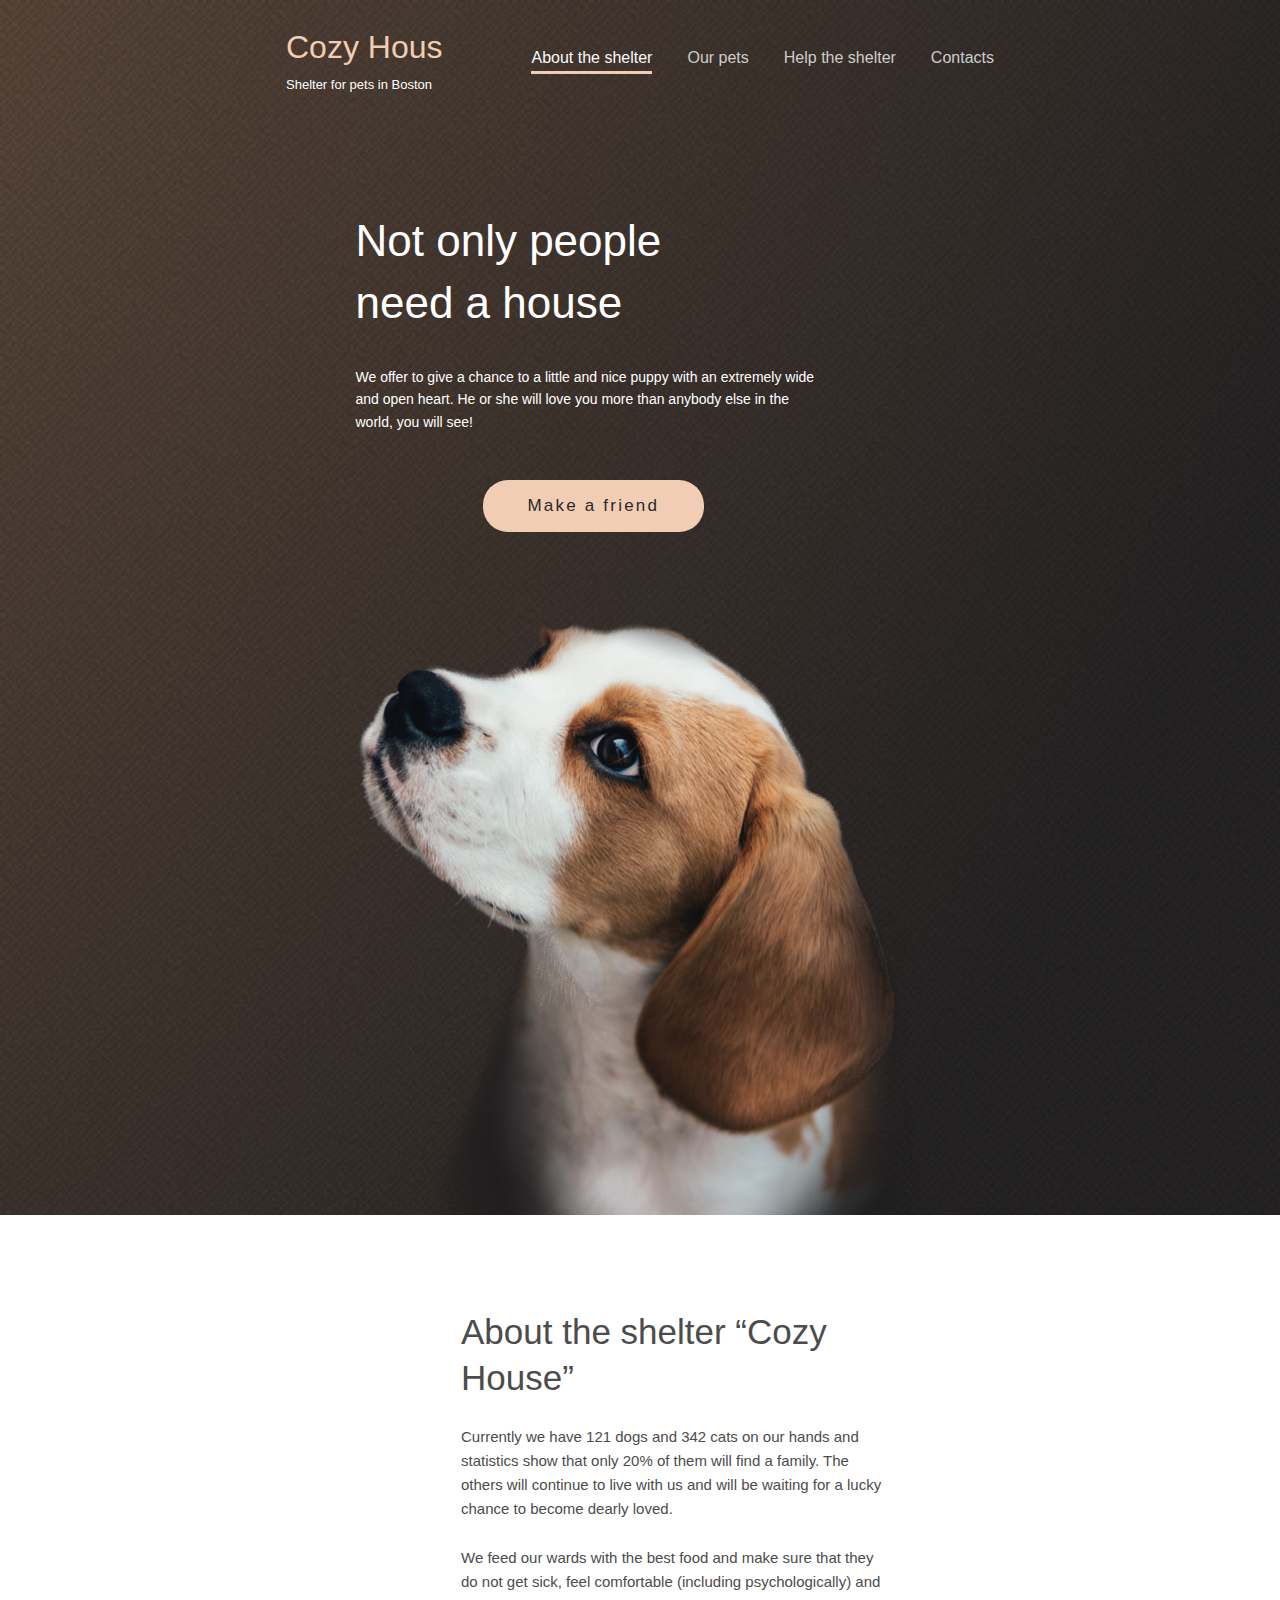
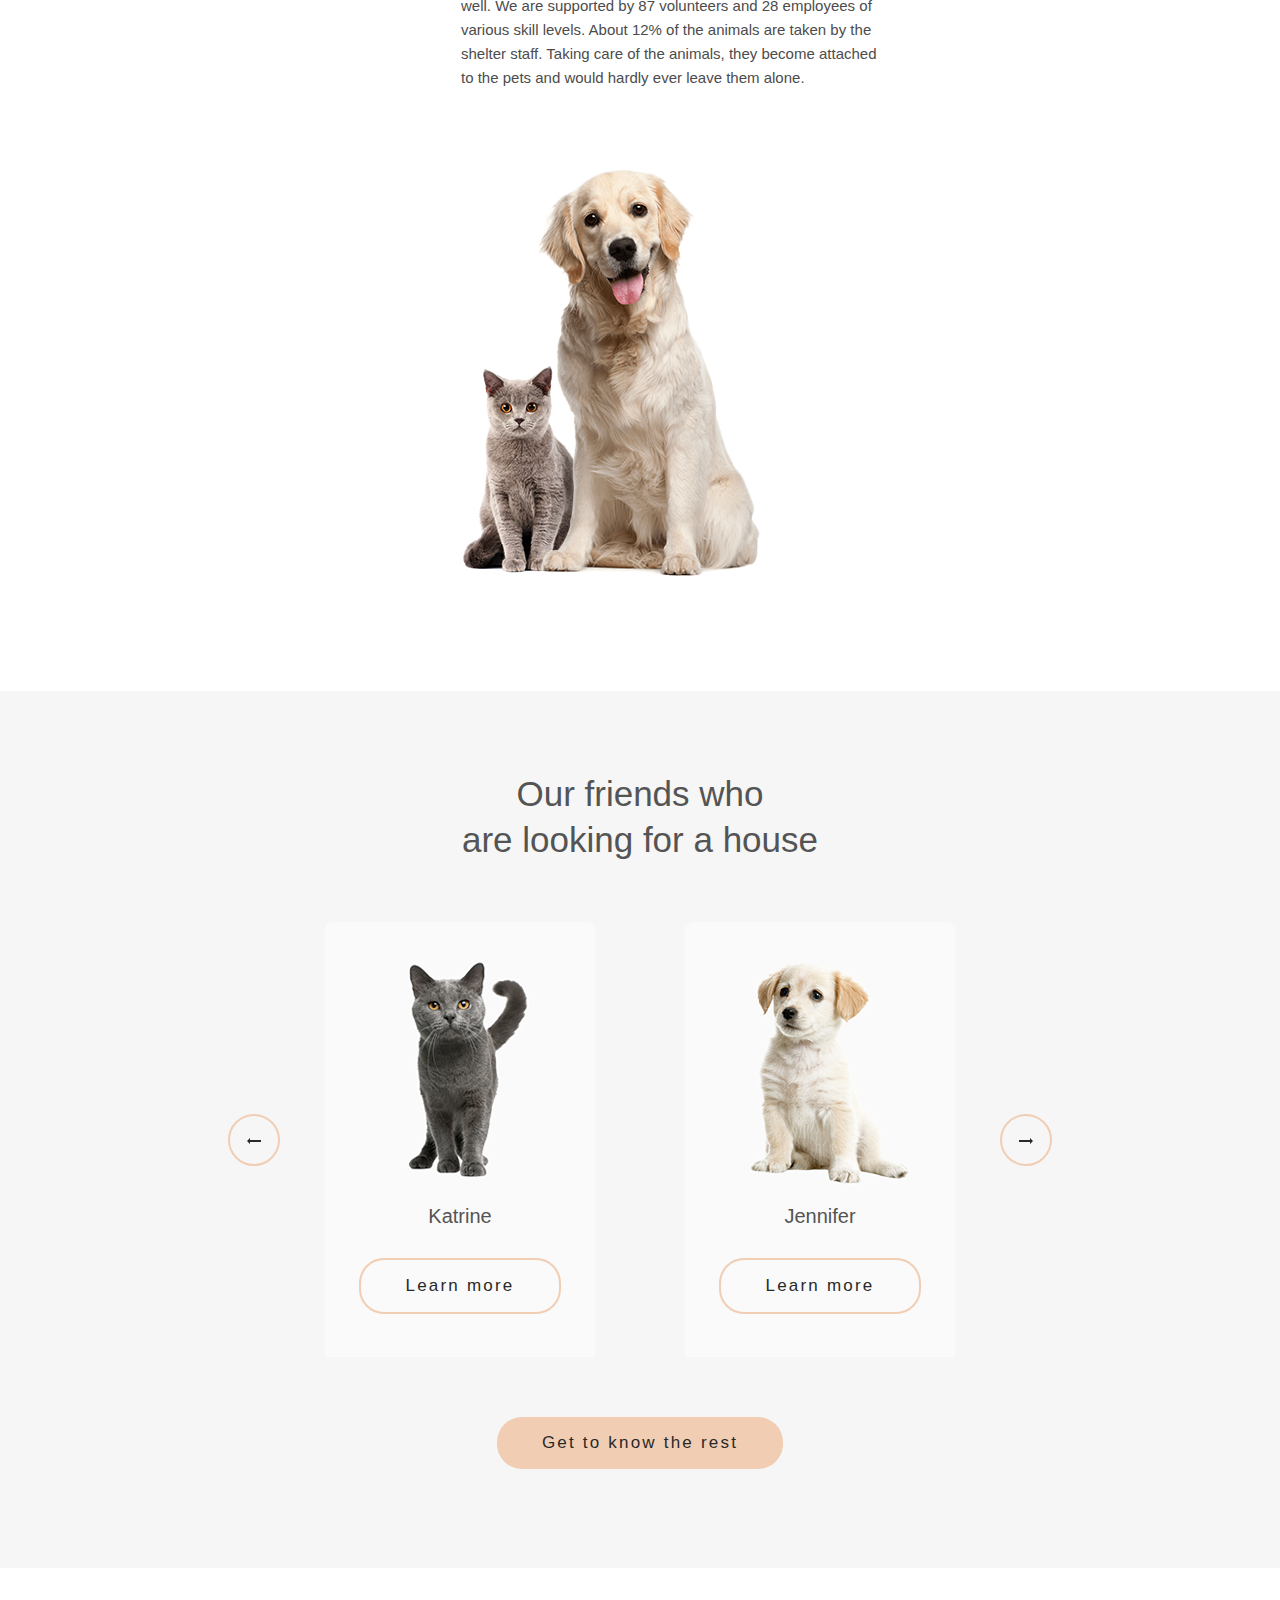
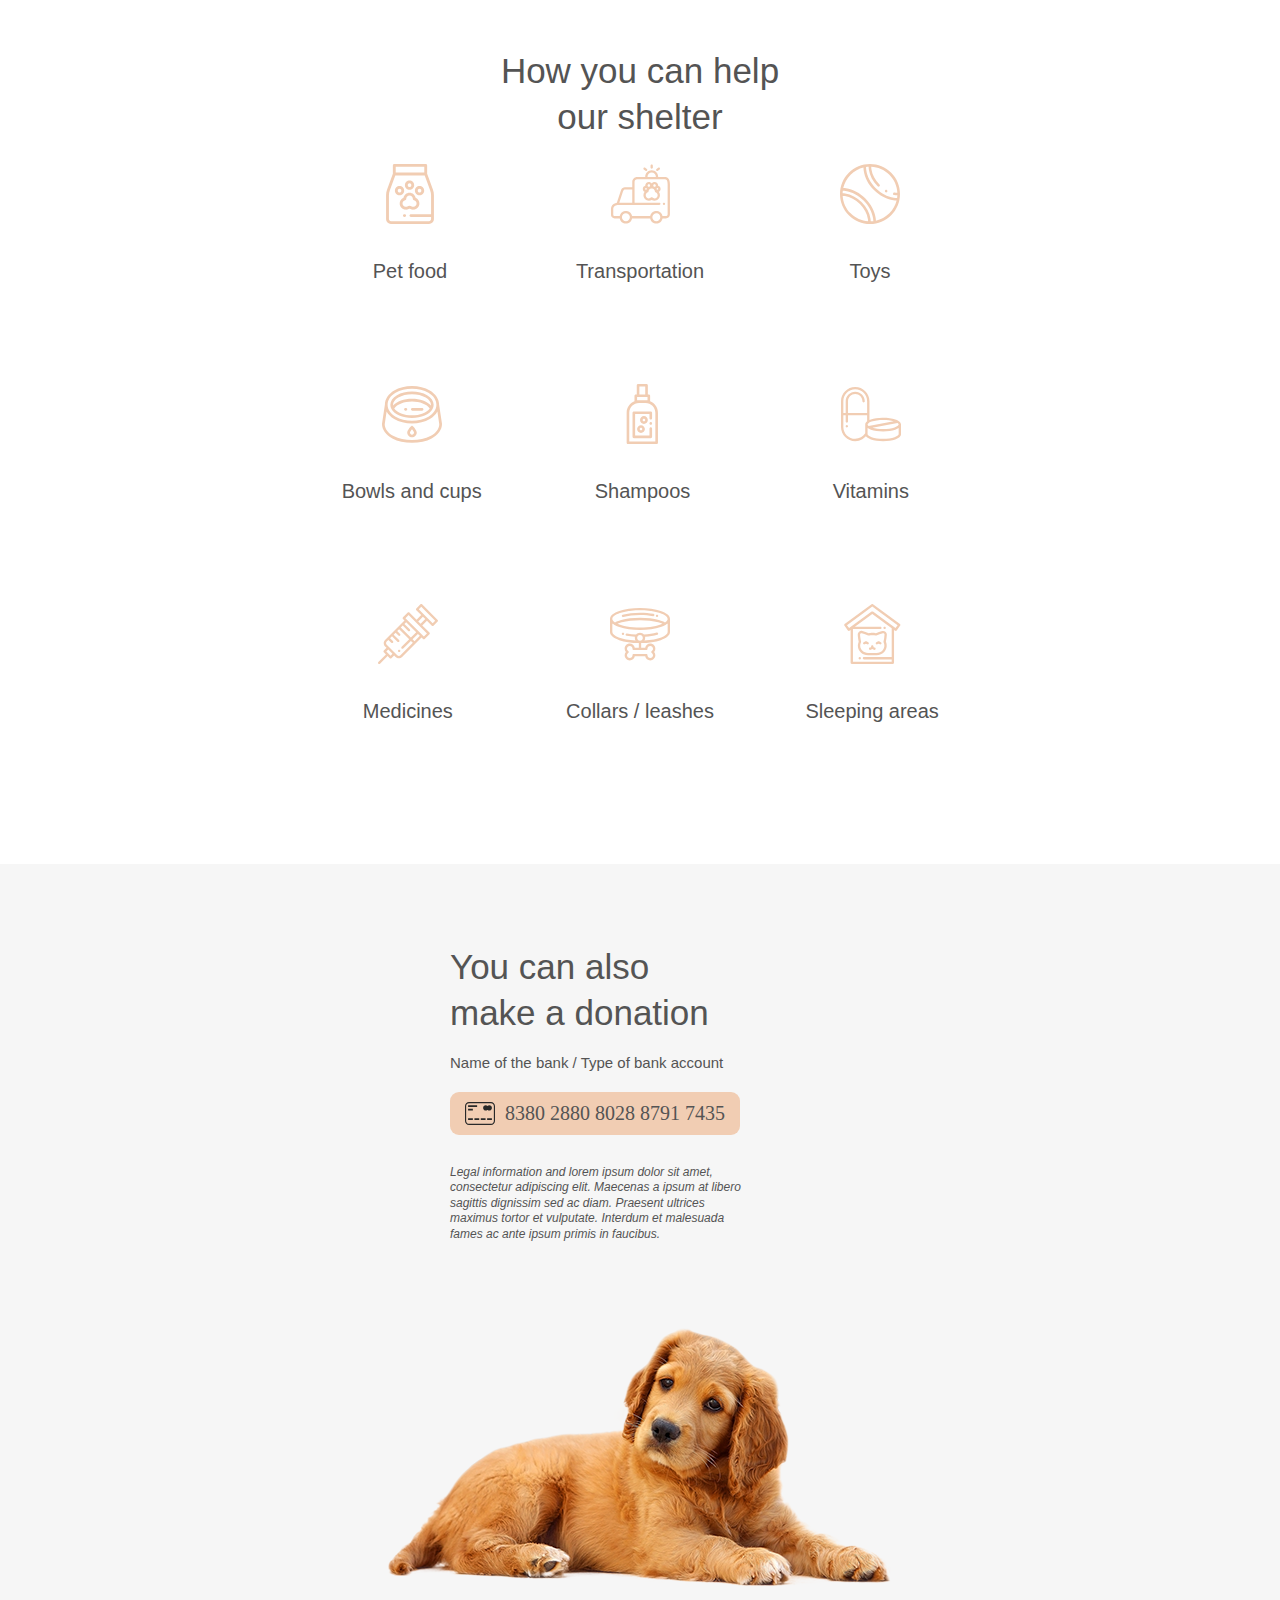
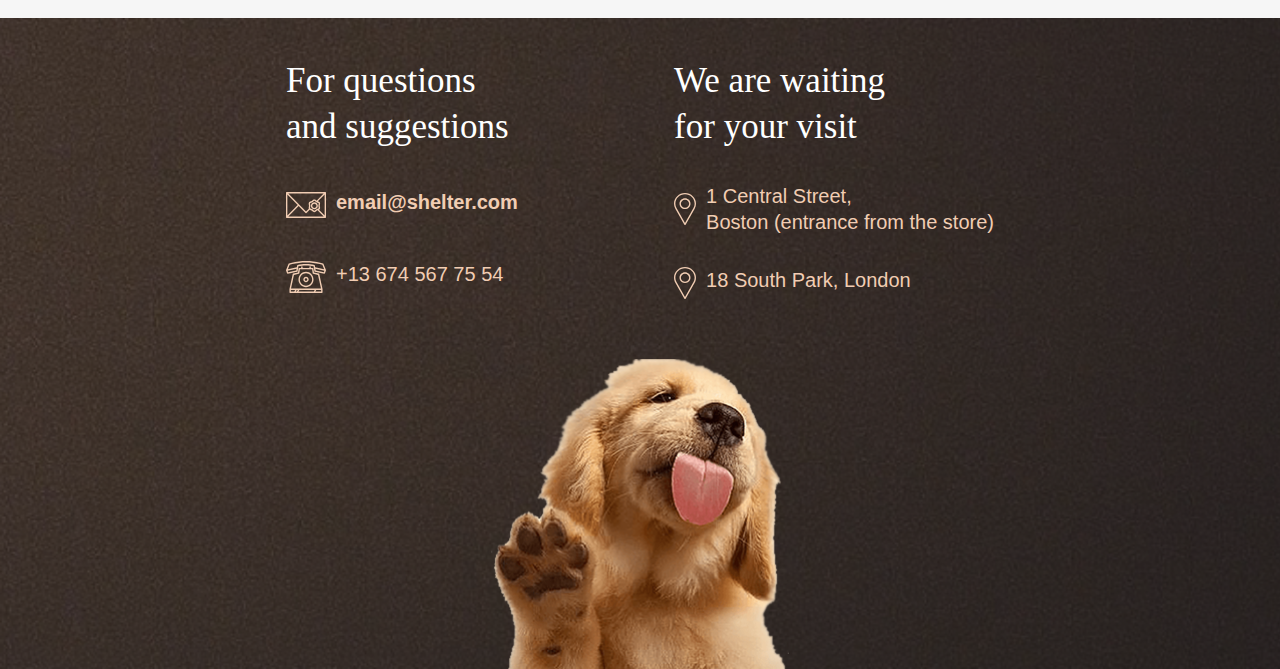
==== pages/main/index.html @ 7f10a40a "first commit" ====
<!DOCTYPE html>
<html lang="en">
<head>
   <meta charset="UTF-8">
   <meta http-equiv="X-UA-Compatible" content="IE=edge">
   <meta name="viewport" content="width=device-width, initial-scale=1.0">
   <link rel="stylesheet" href="./css/style.css">
   <script src="./script.js" defer></script>
   <title>SHELTER</title>
</head>
<body>
   <div class="site-container">
   <header class="header">
      <div class="container header__container">
         <div class="logo header__logo">
            <a href="#start">
               <h1 class="logo__title">Cozy Hous</h1>
            <p class="logo__subtitle">Shelter for pets in Boston</p>
            </a>
         </div>
         <nav class="header__nav">
            <ul class="nav__list">
               <li class="nav__link"><a href="#start" class="link__text link__active">About the shelter</a></li>
               <li class="nav__link"><a href="../pets/ourPets.html" class="link__text" target="_blank">Our pets</a></li>
               <li class="nav__link"><a href="#help" class="link__text">Help the shelter</a></li>
               <li class="nav__link"><a href="#footer" class="link__text">Contacts</a></li>
            </ul>
         </nav>
      </div>
   </header>
   <section class="start" id="start">
    <div class="container start__content">
       <div class="content">
          <h2 class="start__title">Not only people need a house</h2>
          <p class="starts__subtitle">We offer to give a chance to a little and nice puppy with an extremely wide and open heart. 
             He or she will love you more than anybody else in the world, you will see!</p>
          <a href="#pets" class="btn-reset start__button btn link">Make a friend</a>
       </div>
       <div class="start__image"></div>
    </div>
   </section>
   <section class="about">
    <div class="container about__container">
      <div class="about__image"></div>
      <div class="about__content">
      <h3 class="about__title">About the shelter “Cozy House”</h3>
      <p class="about__text">Currently we have 121 dogs and 342 cats on our hands and statistics show that only 20% of them will find a family. 
         The others will continue to live with us and will be waiting for a lucky chance to become dearly loved.</p>
      <p class="about__text">We feed our wards with the best food and make sure that they do not get sick, feel comfortable (including psychologically) and well. We are supported by 87 volunteers and 28 employees of various skill levels. About 12% of the animals are taken by the shelter staff. 
         Taking care of the animals, they become attached to the pets and would hardly ever leave them alone.</p>
      </div>
    </div>
   </section>
   <section class="pets" id="pets">
      <div class="container pets_container">
       <h3 class="pets__title">Our friends who
         are looking for a house</h3>
         <div class="slider">
            <button class="btn-reset slider__button link arrowleft">
               <img src="../../assets/icons/ArrowLeft.svg" alt="">
            </button>
           <ul class="clider__list">
            <li class="slider-card link">
               <img src="../../assets/images/pets-katrine.png" alt="pets-katrine">
             
               <div class="button-section">
                  <h3 class="slider-card__title">Katrine</h3>
                  <button class="btn-reset slider__button btn link">Learn more</button>
               </div>
            </li>
            <li class="slider-card link">
               <img src="../../assets/images/pets-jennifer.png" alt="pets-jennifer">
              
               <div class="button-section">
                  <h3 class="slider-card__title">Jennifer</h3>
                  <button class="btn-reset slider__button btn link">Learn more</button>
               </div>
            </li>
            <li class="slider-card link">
               <img src="../../assets/images/pets-woody.png" alt="pets-woody">
               <div class="button-section">
                  <h3 class="slider-card__title">Woody</h3>
                  <button class="btn-reset slider__button btn link">Learn more</button>
               </div>
            </li>
           </ul>
              
            <button class="btn-reset slider__button link arrowright">
               <img src="../../assets/icons/ArrowRight.svg" alt="">
            </button>
         </div>
         <a href="../pets/ourPets.html" class="btn-reset slider__button-bgc btn link">Get to know the rest</a>
      </div>
   </section>
   <section class="help" id="help">
      <div class="help-container container">
         <h3 class="help-content__title title">How you can help
            our shelter</h3>
            <ul class="help-list">
               <li class="help-list__item">
                  <img class="list-item__image" src="../../assets/icons/icon-pet-food.svg" alt="">
                  <h4 class="list-item__title">Pet food</h4>
               </li>
               <li class="help-list__item">
                  <img class="list-item__image" src="../../assets/icons/icon-transportation.svg" alt="">
                  <h4 class="list-item__title">Transportation</h4>
               </li>
               <li class="help-list__item">
                  <img  class="list-item__image" src="../../assets/icons/icon-toys.svg" alt="">
                  <h4 class="list-item__title">Toys</h4>
               </li>
               <li class="help-list__item">
                  <img class="list-item__image" src="../../assets/icons/icon-bowls-and-cups.svg" alt="">
                  <h4 class="list-item__title">Bowls and cups</h4>
               </li>
               <li class="help-list__item">
                  <img class="list-item__image" src="../../assets/icons/icon-shampoos.svg" alt="">
                  <h4 class="list-item__title">Shampoos</h4>
               </li>
               <li class="help-list__item">
                  <img class="list-item__image" src="../../assets/icons/icon-vitamins.svg" alt="">
                  <h4 class="list-item__title">Vitamins</h4>
               </li>
               <li class="help-list__item">
                  <img class="list-item__image" src="../../assets/icons/icon-medicines.svg" alt="">
                  <h4 class="list-item__title">Medicines</h4>
               </li>
               <li class="help-list__item">
                  <img class="list-item__image" src="../../assets/icons/icon-collars-leashes.svg" alt="">
                  <h4 class="list-item__title">Collars / leashes</h4>
               </li>
               <li class="help-list__item">
                  <img class="list-item__image" src="../../assets/icons/icon-sleeping-area.svg" alt="">
                  <h4 class="list-item__title">Sleeping areas</h4>
               </li>
            </ul> 
      </div>
   </section>
   <section class="donation">
      <div class="donation__container container">
         <img class="donation__image" src="../../assets/images/donation-dog.png">
         <div class="donation-content">
            <h3 class="content__title title">You can also
                make a donation</h3>
                <h5 class="content__subtitle">Name of the bank / Type of bank account</h5>
                <a href="#" class="credit-card"> 
                   <img class="credit-card__image" src="../../assets/icons/credit-card.svg" alt="">8380 2880 8028 8791 7435</a>
                   <p class="credit-card__text">Legal information and lorem ipsum dolor sit amet, consectetur adipiscing elit. Maecenas a ipsum at libero sagittis dignissim sed ac diam. Praesent ultrices maximus tortor et vulputate. 
                      Interdum et malesuada fames ac ante ipsum primis in faucibus.</p>
         </div>
      </div>
   </section>
   <footer class="footer" id="footer">
      <div class="footer__container container">
         <div class="contacts">
            <h3 class="footer-contacts__title">For questions
                and suggestions</h3>
                <a href=" mailto:mail@example.com" class="contacts-email__email"><img src="../../assets/icons/icon-email.svg" alt="tel" class="contacts-email__image"><h4>email@shelter.com</h4></a>
                <a href="tel:+13 674 567 75 54" class="contacts-tel__tel"><img src="../../assets/icons/icon-phone.svg" alt="" class="contacts-tel__image"> +13 674 567 75 54</a>
         </div>
         <div class="locations">
            <h3 class="contacts-location__title">We are waiting
                for your visit</h3>
                <a href="https://www.google.co.uk/maps/place/%D0%91%D0%BE%D1%81%D1%82%D0%BE%D0%BD,+%D0%92%D0%B5%D0%BB%D0%B8%D0%BA%D0%BE%D0%B1%D1%80%D0%B8%D1%82%D0%B0%D0%BD%D0%B8%D1%8F/@52.9783775,-0.0565171,13z/data=!3m1!4b1!4m5!3m4!1s0x47d7c2c53856f733:0x8406d541f1a0910c!8m2!3d52.979036!4d-0.0264359"
                 class="contacts-location__location" target="_blank"><img src="../../assets/icons/icon-marker.svg" alt="" class="">1 Central Street, 
                 Boston (entrance from the store)</a>
                <a href="https://www.google.co.uk/maps/place/%D0%9B%D0%BE%D0%BD%D0%B4%D0%BE%D0%BD,+%D0%92%D0%B5%D0%BB%D0%B8%D0%BA%D0%BE%D0%B1%D1%80%D0%B8%D1%82%D0%B0%D0%BD%D0%B8%D1%8F/@51.5283063,-0.3824794,10z/data=!3m1!4b1!4m5!3m4!1s0x47d8a00baf21de75:0x52963a5addd52a99!8m2!3d51.507033!4d-0.1263428" 
                class="contacts-location__location" target="_blank"><img src="../../assets/icons/icon-marker.svg" alt="" class=""> 18 South Park, London </a>
         </div>
         <img src="../../assets/images/footer-puppy.png" alt="" class="footer__image">
      </div>
   </footer>
   </div>  
</body>
</html>
---- pages/main/css/style.css ----
@import "./_normalize.css";
@import "./_global.css";
@import "./_overall.css";


@import "./components/_header.css";
@import "./components/_start.css";
@import "./components/_about.css";
@import "./components/_pets.css";
@import "./components/_help.css";
@import "./components/_donation.css";
@import "./components/_footer.css";
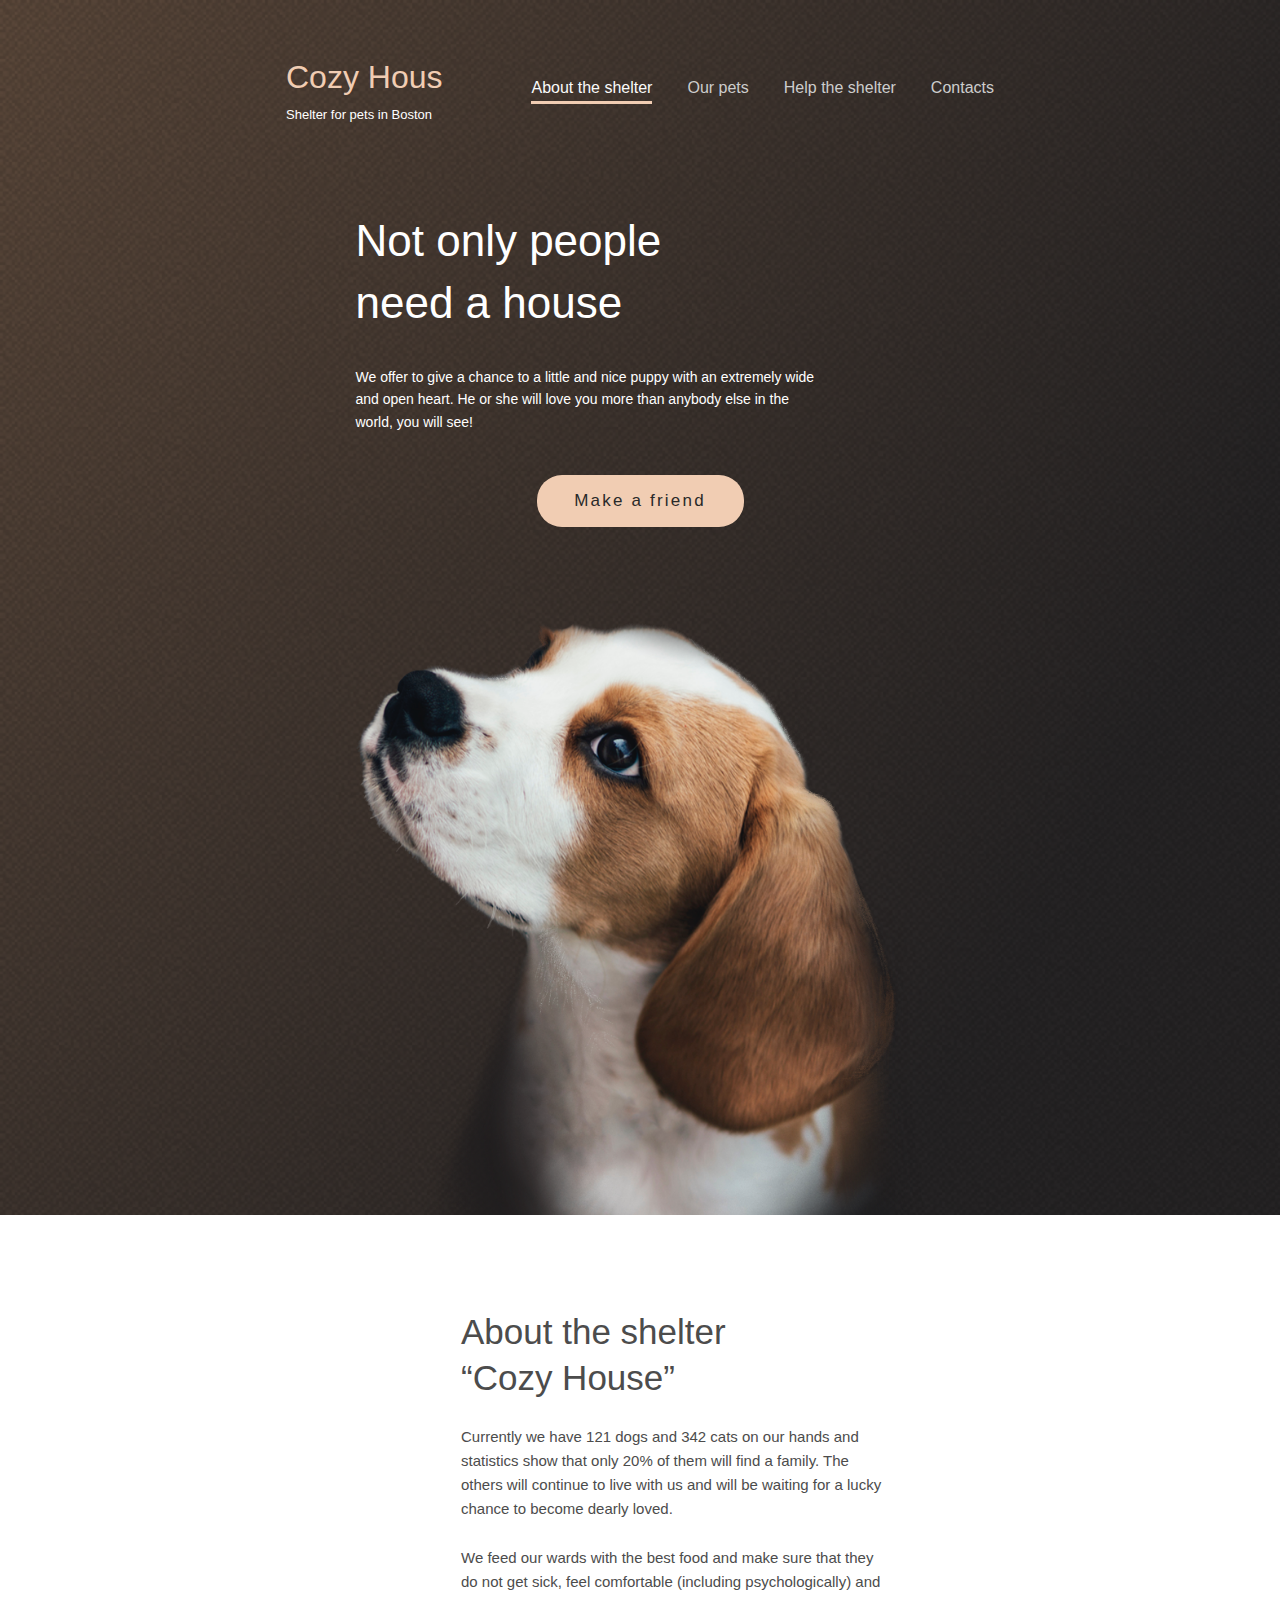
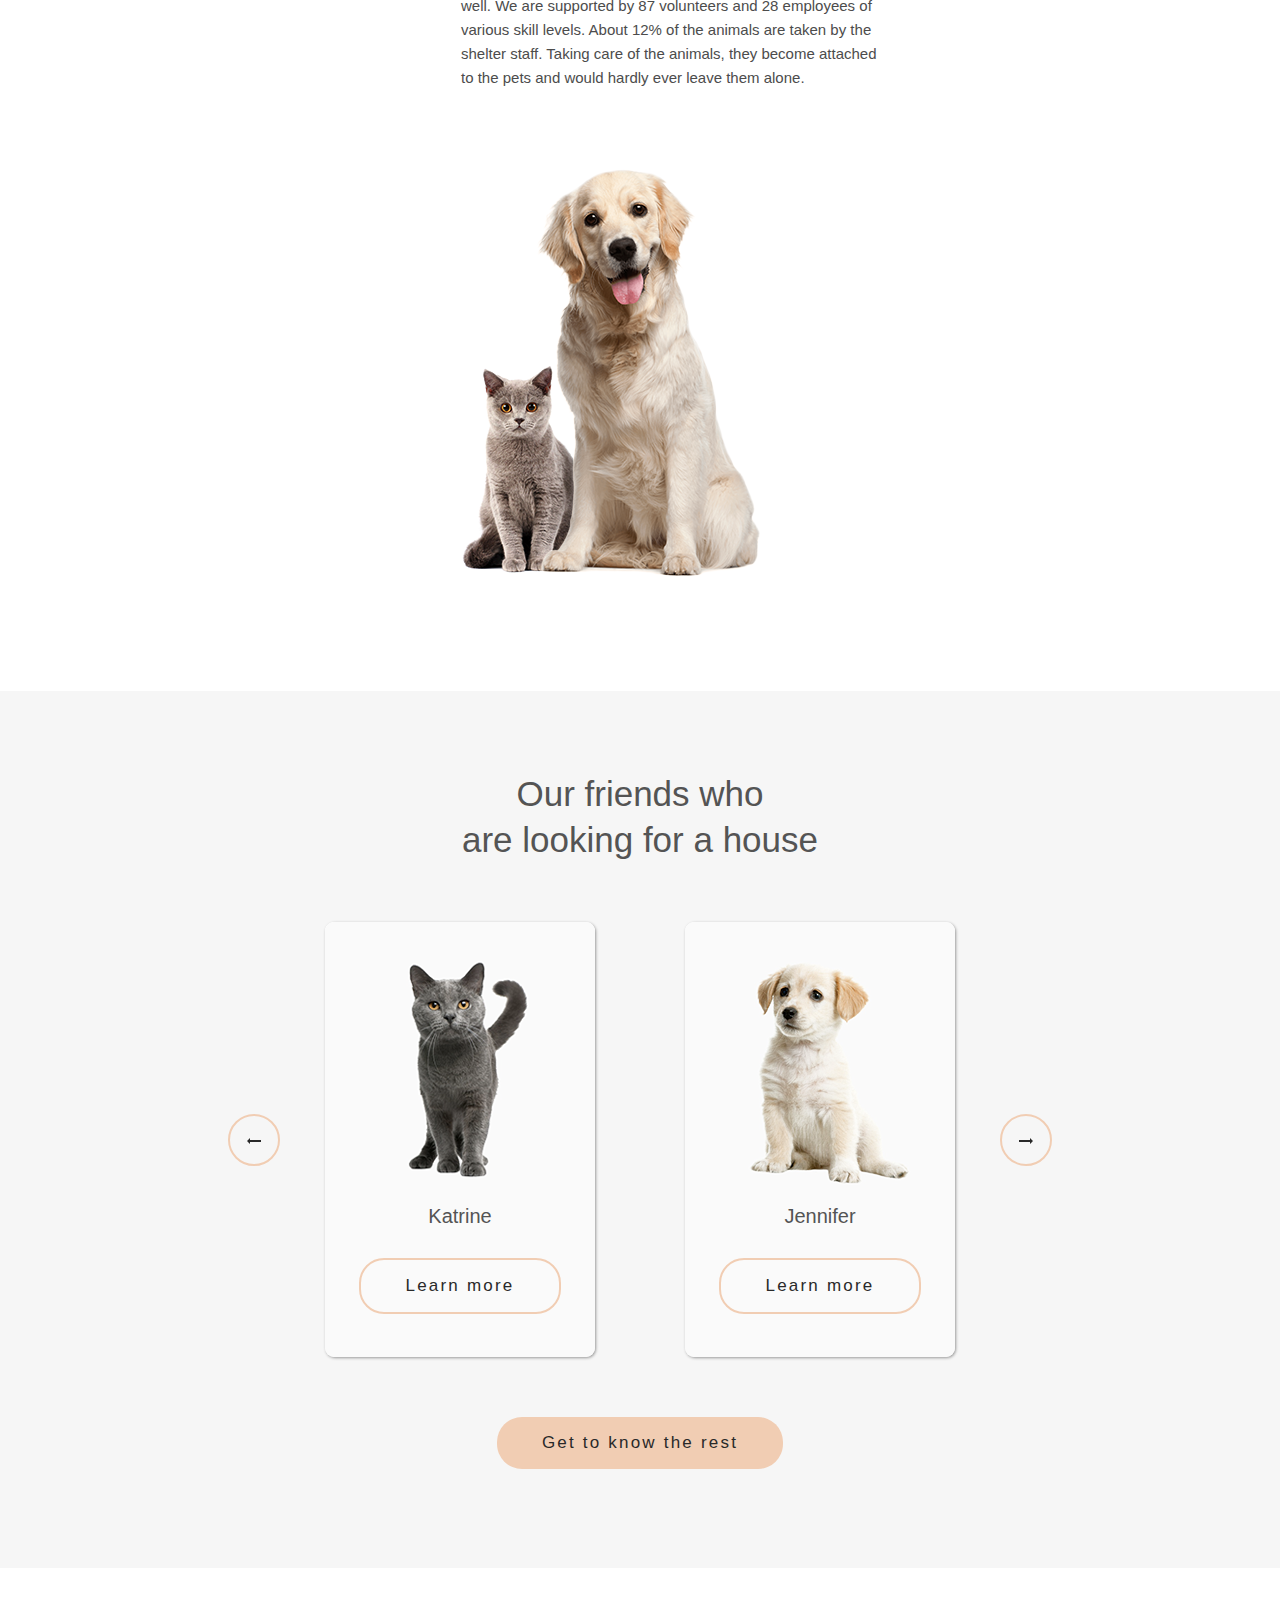
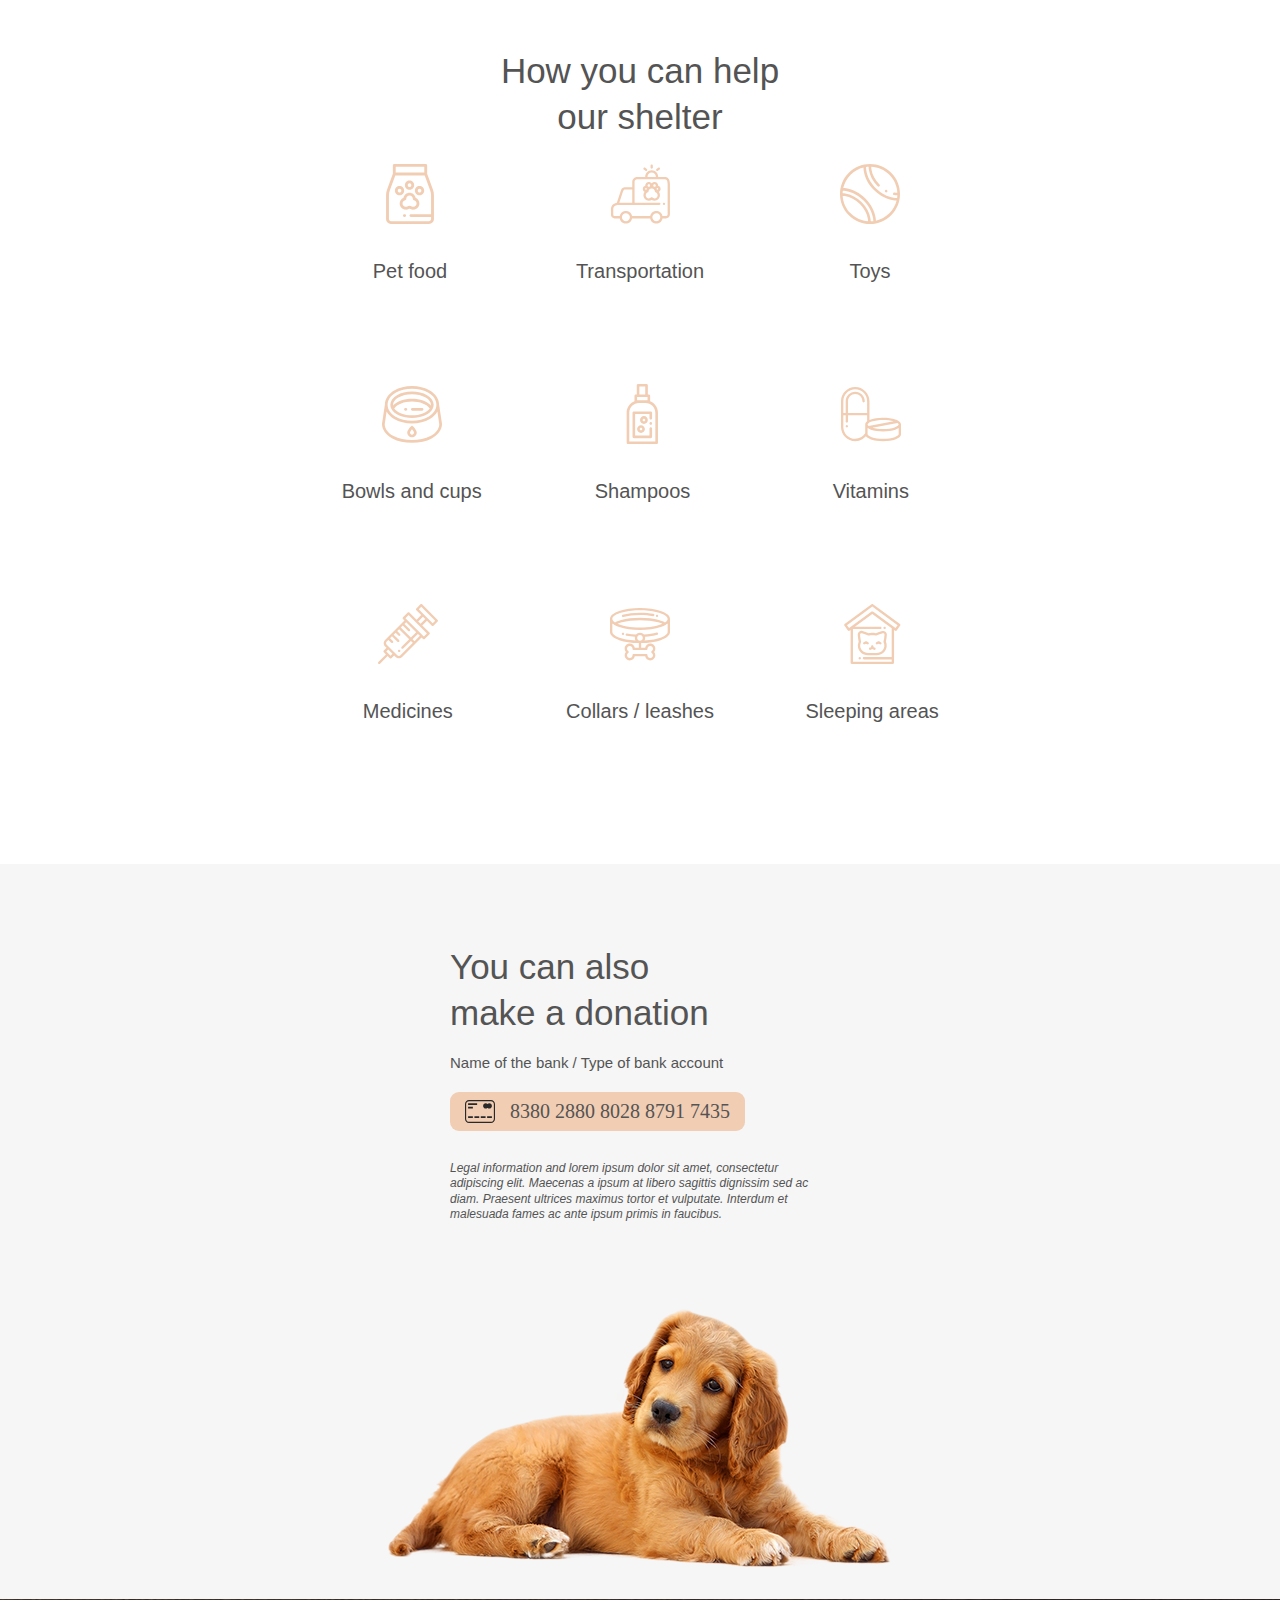
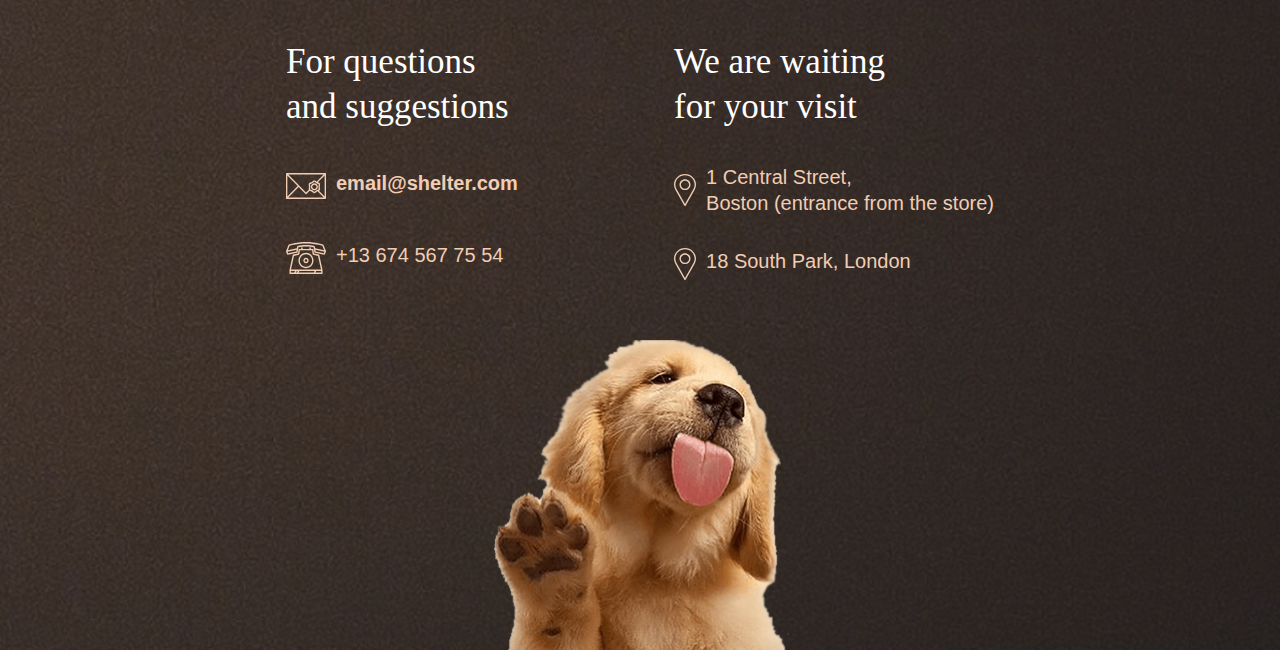
==== commit edf9b8a1: "first commit" ====
--- a/pages/main/index.html
+++ b/pages/main/index.html
@@ -12,27 +12,53 @@
    <div class="site-container">
    <header class="header">
       <div class="container header__container">
+         <div class="mobile-menu__container">
          <div class="logo header__logo">
             <a href="#start">
                <h1 class="logo__title">Cozy Hous</h1>
             <p class="logo__subtitle">Shelter for pets in Boston</p>
             </a>
          </div>
+         <input type="checkbox" class="burger-checkbox"/>
+         <button class="header__burger burger btn-reset" aria-label="oupen menu">
+            <span class="burger__line"></span>
+            <span class="burger__line"></span>
+            <span class="burger__line"></span>
+         </button>
+     
          <nav class="header__nav">
+           <div class="mobile-menu__hidden">
+               <!-- <div class="logo header__logo logo-mobile">
+            <a href="#start">
+               <h1 class="logo__title">Cozy Hous</h1>
+            <p class="logo__subtitle">Shelter for pets in Boston</p>
+            </a>
+         </div> -->
+         <!-- <input type="checkbox" class="burger-checkbox-mobile" checked />
+         <button class="header__burger burger btn-reset burger__mobile" aria-label="oupen menu">
+            <span class="burger__line"></span>
+            <span class="burger__line"></span>
+            <span class="burger__line"></span>
+         </button> -->
+      </div>
             <ul class="nav__list">
-               <li class="nav__link"><a href="#start" class="link__text link__active">About the shelter</a></li>
-               <li class="nav__link"><a href="../pets/ourPets.html" class="link__text" target="_blank">Our pets</a></li>
+               <li class="nav__link"><a href="../main/index.html" class="link__text link__active">About the shelter</a></li>
+               <li class="nav__link"><a href="../pets/ourPets.html" class="link__text">Our pets</a></li>
                <li class="nav__link"><a href="#help" class="link__text">Help the shelter</a></li>
-               <li class="nav__link"><a href="#footer" class="link__text">Contacts</a></li>
+               <li class="nav__link"><a href="#contacts" class="link__text">Contacts</a></li>
             </ul>
          </nav>
       </div>
+      </div>
    </header>
    <section class="start" id="start">
+      <div class="start__overlay"></div>
     <div class="container start__content">
        <div class="content">
-          <h2 class="start__title">Not only people need a house</h2>
-          <p class="starts__subtitle">We offer to give a chance to a little and nice puppy with an extremely wide and open heart. 
+        
+          <h2 class="start__title">Not only people
+              need a house</h2>
+          <p class="start__subtitle">We offer to give a chance to a little and nice puppy with an extremely wide and open heart. 
              He or she will love you more than anybody else in the world, you will see!</p>
           <a href="#pets" class="btn-reset start__button btn link">Make a friend</a>
        </div>
@@ -43,7 +69,8 @@
     <div class="container about__container">
       <div class="about__image"></div>
       <div class="about__content">
-      <h3 class="about__title">About the shelter “Cozy House”</h3>
+      <h3 class="about__title">About the shelter
+          “Cozy House”</h3>
       <p class="about__text">Currently we have 121 dogs and 342 cats on our hands and statistics show that only 20% of them will find a family. 
          The others will continue to live with us and will be waiting for a lucky chance to become dearly loved.</p>
       <p class="about__text">We feed our wards with the best food and make sure that they do not get sick, feel comfortable (including psychologically) and well. We are supported by 87 volunteers and 28 employees of various skill levels. About 12% of the animals are taken by the shelter staff. 
@@ -59,7 +86,7 @@
             <button class="btn-reset slider__button link arrowleft">
                <img src="../../assets/icons/ArrowLeft.svg" alt="">
             </button>
-           <ul class="clider__list">
+           <ul class="slider__list">
             <li class="slider-card link">
                <img src="../../assets/images/pets-katrine.png" alt="pets-katrine">
              
@@ -152,7 +179,7 @@
    </section>
    <footer class="footer" id="footer">
       <div class="footer__container container">
-         <div class="contacts">
+         <div class="contacts" id="contacts">
             <h3 class="footer-contacts__title">For questions
                 and suggestions</h3>
                 <a href=" mailto:mail@example.com" class="contacts-email__email"><img src="../../assets/icons/icon-email.svg" alt="tel" class="contacts-email__image"><h4>email@shelter.com</h4></a>
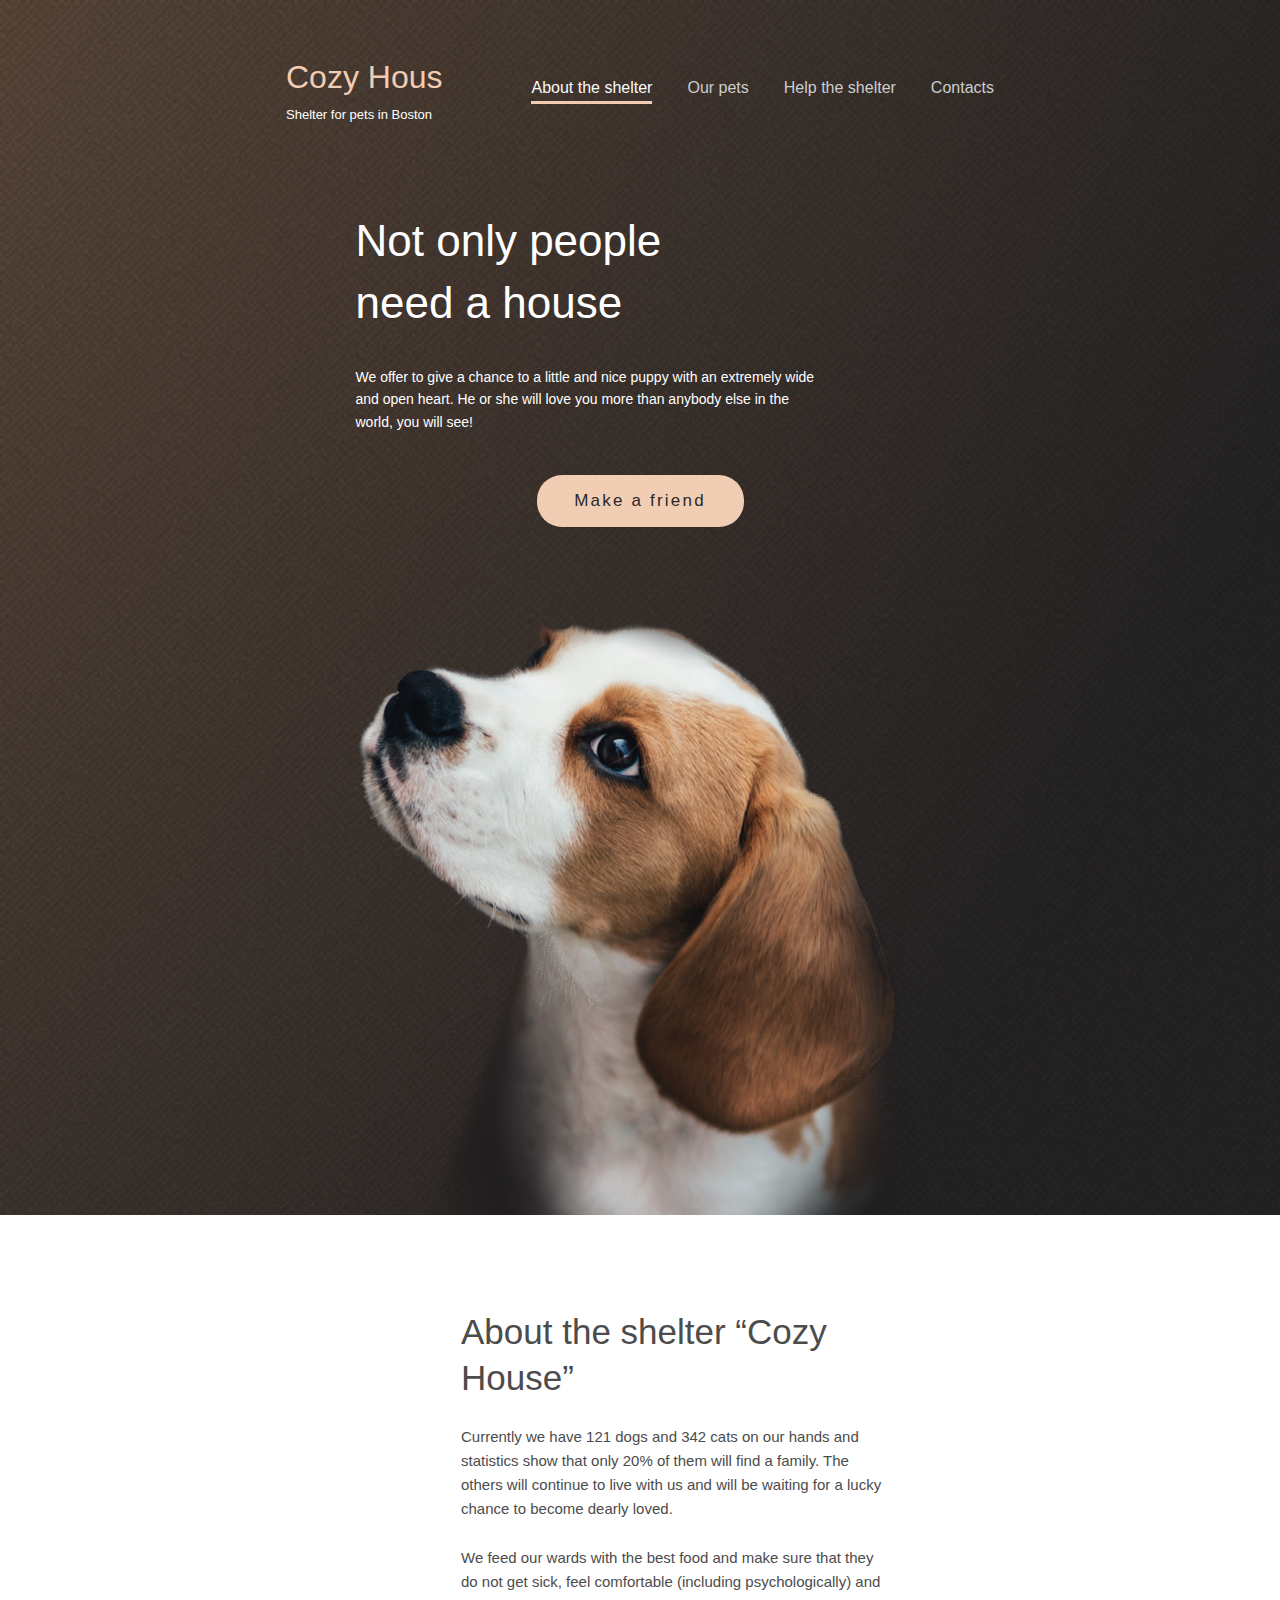
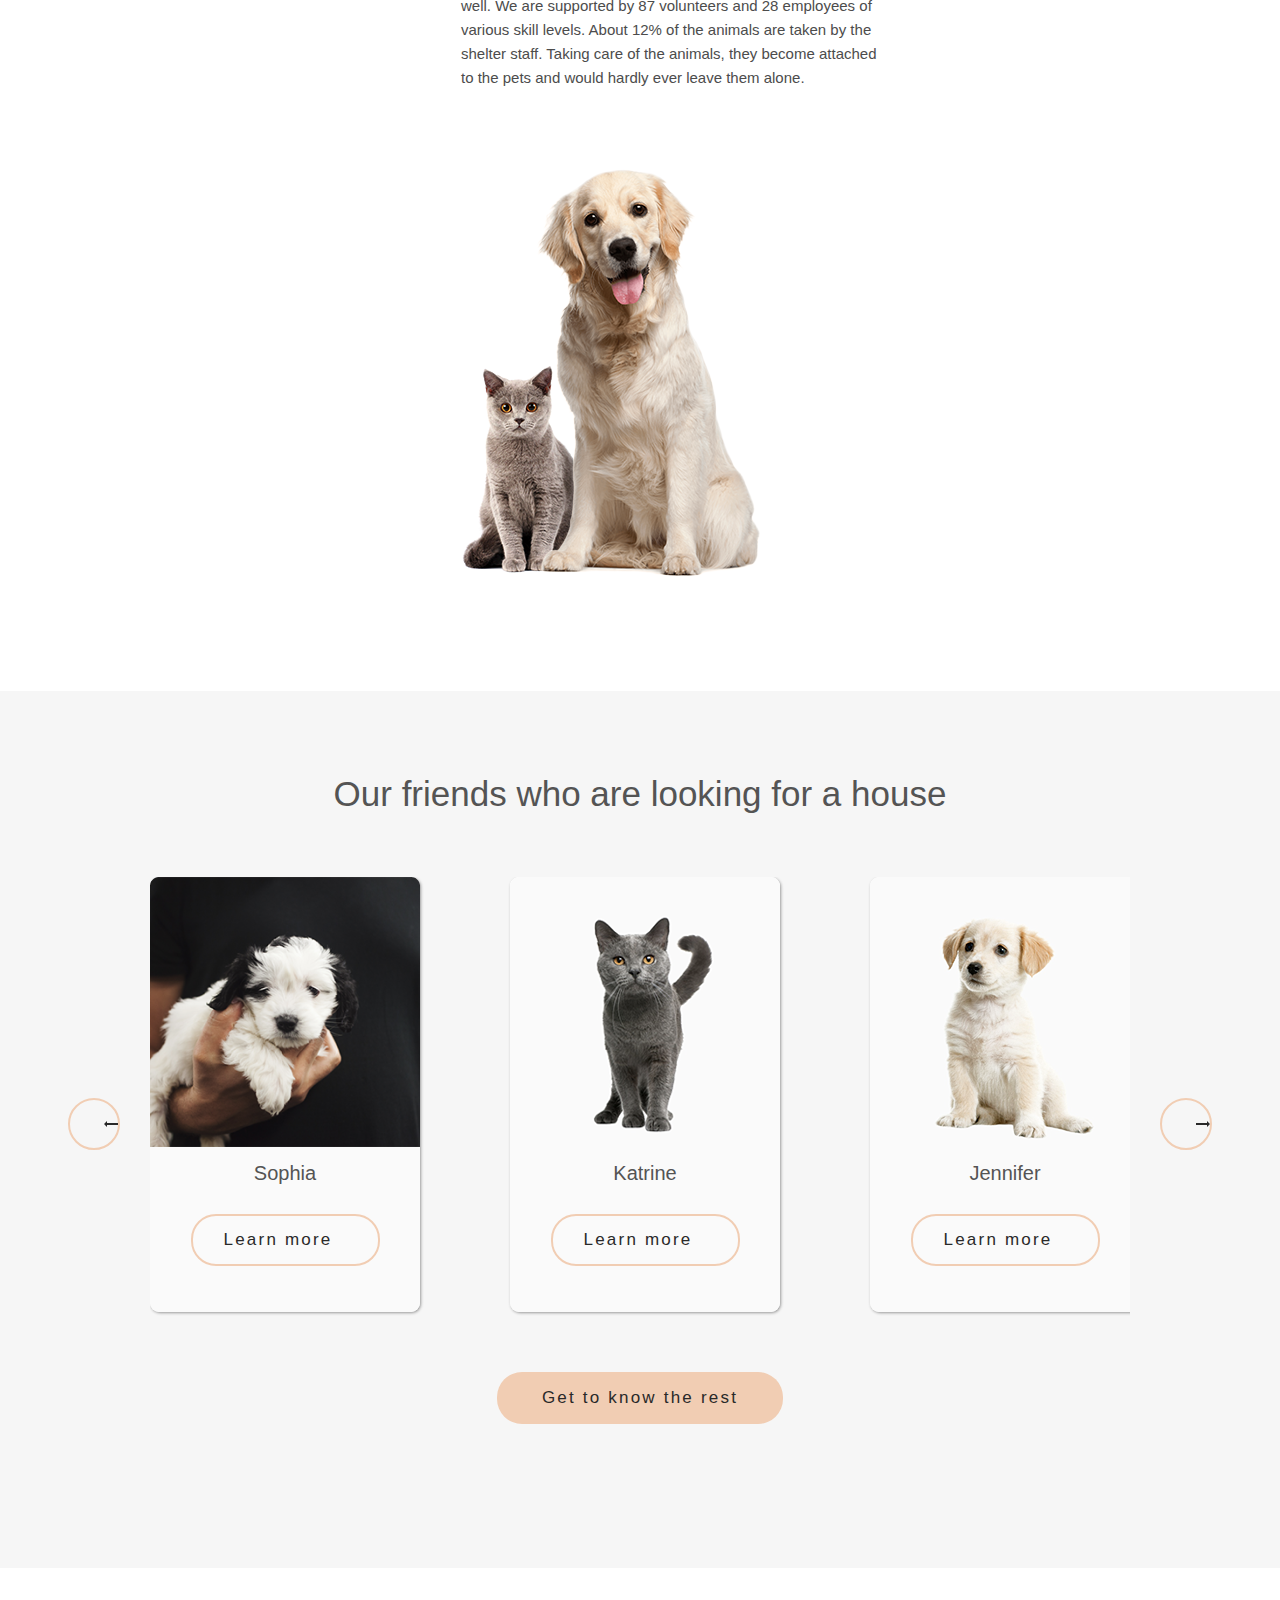
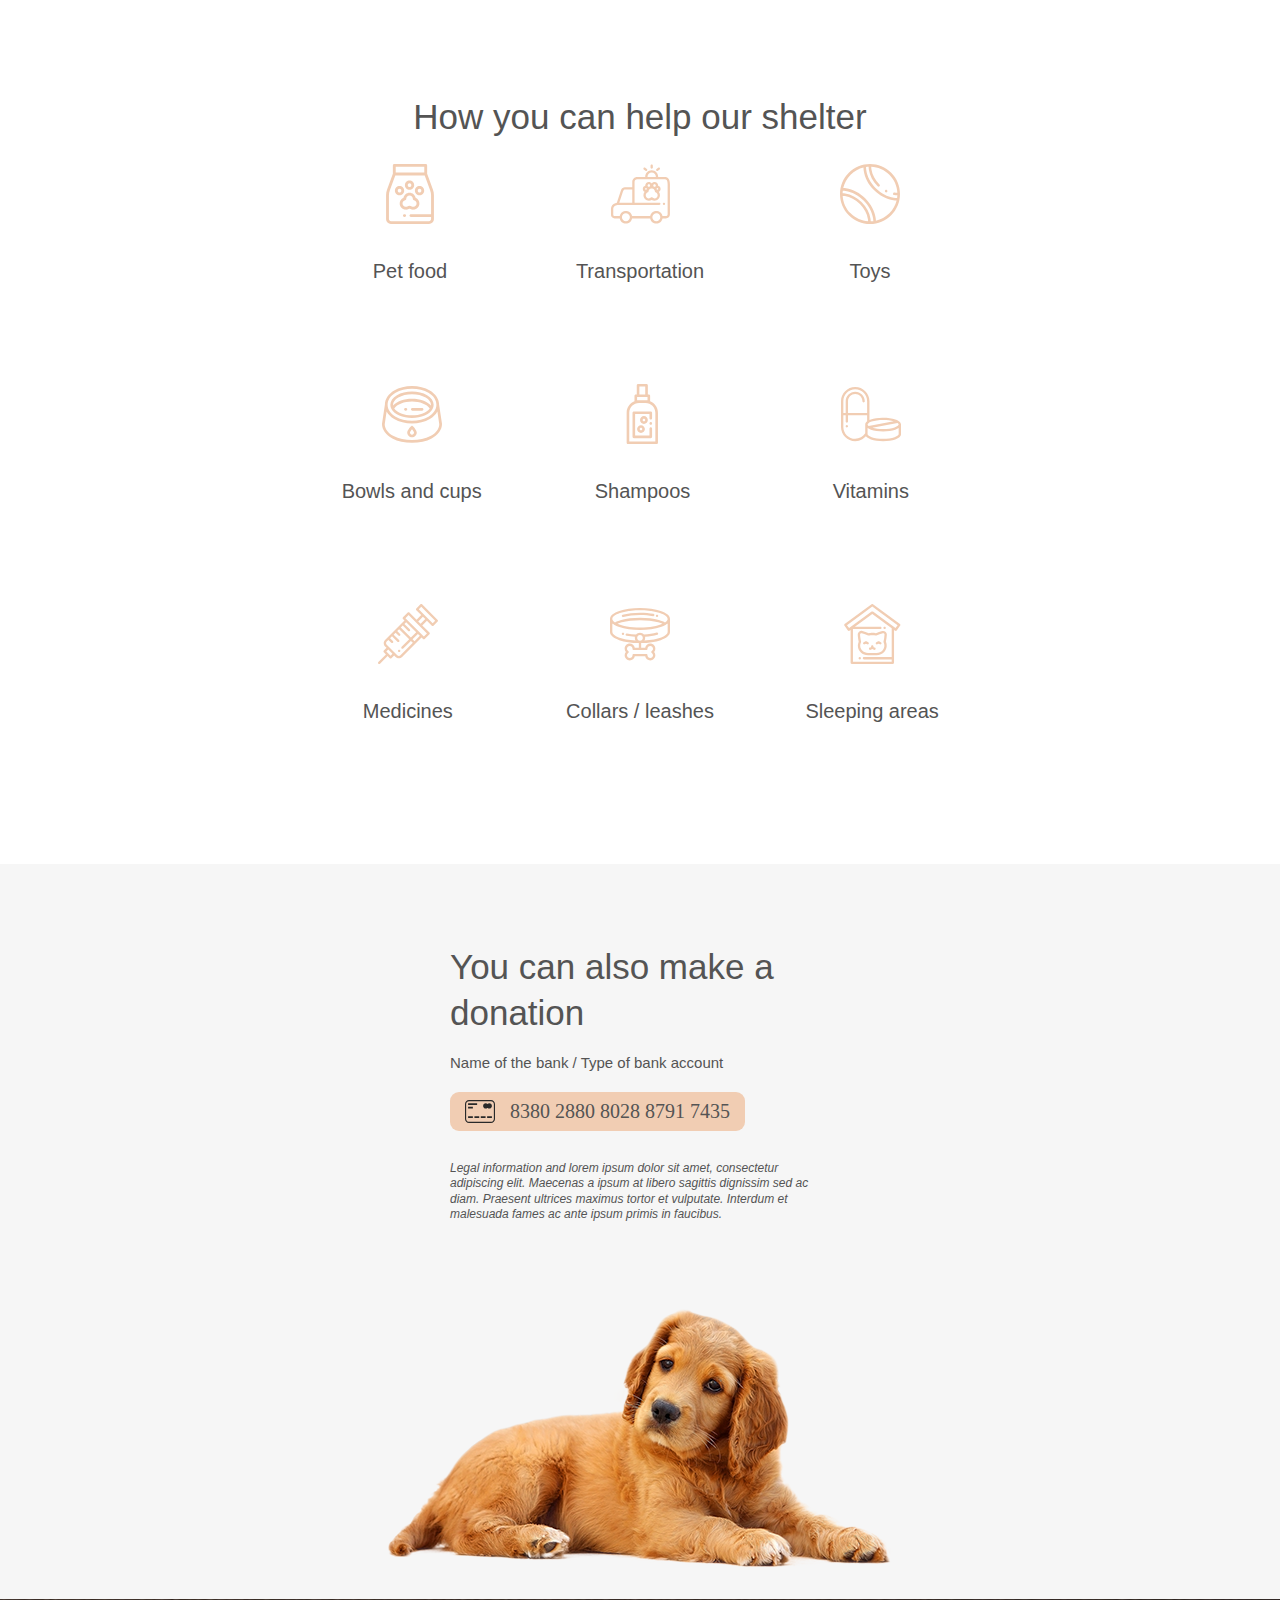
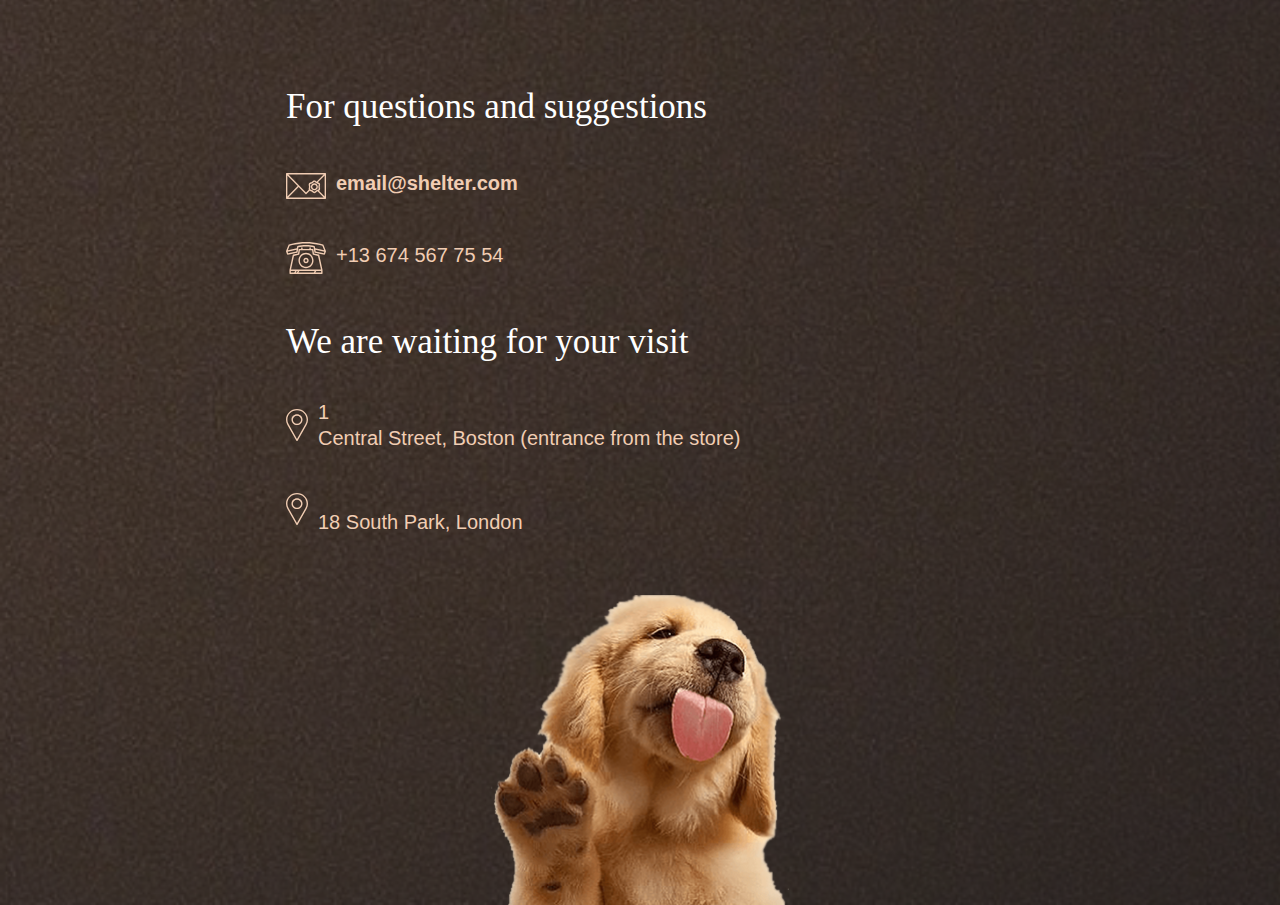
==== commit c448660b: "add slider.js for index.html" ====
--- a/pages/main/index.html
+++ b/pages/main/index.html
@@ -1,202 +1,316 @@
 <!DOCTYPE html>
 <html lang="en">
-<head>
-   <meta charset="UTF-8">
-   <meta http-equiv="X-UA-Compatible" content="IE=edge">
-   <meta name="viewport" content="width=device-width, initial-scale=1.0">
-   <link rel="stylesheet" href="./css/style.css">
-   <script src="./script.js" defer></script>
-   <title>SHELTER</title>
-</head>
-<body>
-   <div class="site-container">
-   <header class="header">
-      <div class="container header__container">
-         <div class="mobile-menu__container">
-         <div class="logo header__logo">
-            <a href="#start">
-               <h1 class="logo__title">Cozy Hous</h1>
-            <p class="logo__subtitle">Shelter for pets in Boston</p>
+  <head>
+    <meta charset="UTF-8" />
+    <meta http-equiv="X-UA-Compatible" content="IE=edge" />
+    <meta name="viewport" content="width=device-width, initial-scale=1.0" />
+    <link rel="stylesheet" href="./css/style.css" />
+
+    <title>SHELTER</title>
+  </head>
+  <body>
+    <div class="site-container">
+      <header class="header">
+        <div class="container header__container">
+          <div class="mobile-menu__container">
+            <div class="logo header__logo">
+              <a href="#start">
+                <h1 class="logo__title">Cozy Hous</h1>
+                <p class="logo__subtitle">Shelter for pets in Boston</p>
+              </a>
+            </div>
+            <input type="checkbox" class="burger-checkbox" />
+            <button
+              class="header__burger burger btn-reset"
+              aria-label="oupen menu"
+            >
+              <span class="burger__line"></span>
+              <span class="burger__line"></span>
+              <span class="burger__line"></span>
+            </button>
+
+            <nav class="header__nav">
+              <div class="mobile-menu__hidden"></div>
+              <ul class="nav__list">
+                <li class="nav__link">
+                  <a href="../main/index.html" class="link__text link__active"
+                    >About the shelter</a
+                  >
+                </li>
+                <li class="nav__link">
+                  <a href="../pets/ourPets.html" class="link__text">Our pets</a>
+                </li>
+                <li class="nav__link">
+                  <a href="#help" class="link__text">Help the shelter</a>
+                </li>
+                <li class="nav__link">
+                  <a href="#contacts" class="link__text">Contacts</a>
+                </li>
+              </ul>
+            </nav>
+          </div>
+        </div>
+      </header>
+      <section class="start" id="start">
+        <div class="start__overlay"></div>
+        <div class="container start__content">
+          <div class="content">
+            <h2 class="start__title">Not only people need a house</h2>
+            <p class="start__subtitle">
+              We offer to give a chance to a little and nice puppy with an
+              extremely wide and open heart. He or she will love you more than
+              anybody else in the world, you will see!
+            </p>
+            <a href="#pets" class="btn-reset start__button btn link"
+              >Make a friend</a
+            >
+          </div>
+          <div class="start__image"></div>
+        </div>
+      </section>
+      <section class="about">
+        <div class="container about__container">
+          <div class="about__image"></div>
+          <div class="about__content">
+            <h3 class="about__title">About the shelter “Cozy House”</h3>
+            <p class="about__text">
+              Currently we have 121 dogs and 342 cats on our hands and
+              statistics show that only 20% of them will find a family. The
+              others will continue to live with us and will be waiting for a
+              lucky chance to become dearly loved.
+            </p>
+            <p class="about__text">
+              We feed our wards with the best food and make sure that they do
+              not get sick, feel comfortable (including psychologically) and
+              well. We are supported by 87 volunteers and 28 employees of
+              various skill levels. About 12% of the animals are taken by the
+              shelter staff. Taking care of the animals, they become attached to
+              the pets and would hardly ever leave them alone.
+            </p>
+          </div>
+        </div>
+      </section>
+      <section class="pets" id="pets">
+        <div class="container pets_container">
+          <h3 class="pets__title">Our friends who are looking for a house</h3>
+          <div class="button-line">
+            <button class="btn-reset slider__button link arrow-left arrowleft">
+              <img src="../../assets/icons/ArrowLeft.svg" alt="" />
+            </button>
+            <div class="slider">
+              <ul class="slider__list">
+                <!-- <li class="slider-card link">
+                <img
+                  src="../../assets/images/pets-katrine.png"
+                  alt="pets-katrine"
+                />
+
+                <div class="button-section">
+                  <h3 class="slider-card__title">Katrine</h3>
+                  <button class="btn-reset slider__button btn link">
+                    Learn more
+                  </button>
+                </div>
+              </li> -->
+                <!-- <li class="slider-card link">
+                <img
+                  src="../../assets/images/pets-jennifer.png"
+                  alt="pets-jennifer"
+                />
+
+                <div class="button-section">
+                  <h3 class="slider-card__title">Jennifer</h3>
+                  <button class="btn-reset slider__button btn link">
+                    Learn more
+                  </button>
+                </div>
+              </li> -->
+                <!-- <li class="slider-card link">
+                <img
+                  src="../../assets/images/pets-woody.png"
+                  alt="pets-woody"
+                />
+                <div class="button-section">
+                  <h3 class="slider-card__title">Woody</h3>
+                  <button class="btn-reset slider__button btn link">
+                    Learn more
+                  </button>
+                </div>
+              </li> -->
+              </ul>
+            </div>
+
+            <button
+              class="btn-reset slider__button link arrow-right arrowright"
+            >
+              <img src="../../assets/icons/ArrowRight.svg" alt="" />
+            </button>
+          </div>
+          <a
+            href="../pets/ourPets.html"
+            class="btn-reset slider__button-bgc btn link"
+            >Get to know the rest</a
+          >
+        </div>
+      </section>
+      <section class="help" id="help">
+        <div class="help-container container">
+          <h3 class="help-content__title title">
+            How you can help our shelter
+          </h3>
+          <ul class="help-list">
+            <li class="help-list__item">
+              <img
+                class="list-item__image"
+                src="../../assets/icons/icon-pet-food.svg"
+                alt=""
+              />
+              <h4 class="list-item__title">Pet food</h4>
+            </li>
+            <li class="help-list__item">
+              <img
+                class="list-item__image"
+                src="../../assets/icons/icon-transportation.svg"
+                alt=""
+              />
+              <h4 class="list-item__title">Transportation</h4>
+            </li>
+            <li class="help-list__item">
+              <img
+                class="list-item__image"
+                src="../../assets/icons/icon-toys.svg"
+                alt=""
+              />
+              <h4 class="list-item__title">Toys</h4>
+            </li>
+            <li class="help-list__item">
+              <img
+                class="list-item__image"
+                src="../../assets/icons/icon-bowls-and-cups.svg"
+                alt=""
+              />
+              <h4 class="list-item__title">Bowls and cups</h4>
+            </li>
+            <li class="help-list__item">
+              <img
+                class="list-item__image"
+                src="../../assets/icons/icon-shampoos.svg"
+                alt=""
+              />
+              <h4 class="list-item__title">Shampoos</h4>
+            </li>
+            <li class="help-list__item">
+              <img
+                class="list-item__image"
+                src="../../assets/icons/icon-vitamins.svg"
+                alt=""
+              />
+              <h4 class="list-item__title">Vitamins</h4>
+            </li>
+            <li class="help-list__item">
+              <img
+                class="list-item__image"
+                src="../../assets/icons/icon-medicines.svg"
+                alt=""
+              />
+              <h4 class="list-item__title">Medicines</h4>
+            </li>
+            <li class="help-list__item">
+              <img
+                class="list-item__image"
+                src="../../assets/icons/icon-collars-leashes.svg"
+                alt=""
+              />
+              <h4 class="list-item__title">Collars / leashes</h4>
+            </li>
+            <li class="help-list__item">
+              <img
+                class="list-item__image"
+                src="../../assets/icons/icon-sleeping-area.svg"
+                alt=""
+              />
+              <h4 class="list-item__title">Sleeping areas</h4>
+            </li>
+          </ul>
+        </div>
+      </section>
+      <section class="donation">
+        <div class="donation__container container">
+          <img
+            class="donation__image"
+            src="../../assets/images/donation-dog.png"
+          />
+          <div class="donation-content">
+            <h3 class="content__title title">You can also make a donation</h3>
+            <h5 class="content__subtitle">
+              Name of the bank / Type of bank account
+            </h5>
+            <a href="#" class="credit-card">
+              <img
+                class="credit-card__image"
+                src="../../assets/icons/credit-card.svg"
+                alt=""
+              />8380 2880 8028 8791 7435</a
+            >
+            <p class="credit-card__text">
+              Legal information and lorem ipsum dolor sit amet, consectetur
+              adipiscing elit. Maecenas a ipsum at libero sagittis dignissim sed
+              ac diam. Praesent ultrices maximus tortor et vulputate. Interdum
+              et malesuada fames ac ante ipsum primis in faucibus.
+            </p>
+          </div>
+        </div>
+      </section>
+      <footer class="footer" id="footer">
+        <div class="footer__container container">
+          <div class="contacts" id="contacts">
+            <h3 class="footer-contacts__title">
+              For questions and suggestions
+            </h3>
+            <a href=" mailto:mail@example.com" class="contacts-email__email"
+              ><img
+                src="../../assets/icons/icon-email.svg"
+                alt="tel"
+                class="contacts-email__image"
+              />
+              <h4>email@shelter.com</h4></a
+            >
+            <a href="tel:+13 674 567 75 54" class="contacts-tel__tel"
+              ><img
+                src="../../assets/icons/icon-phone.svg"
+                alt=""
+                class="contacts-tel__image"
+              />
+              +13 674 567 75 54</a
+            >
+          </div>
+          <div class="locations">
+            <h3 class="contacts-location__title">
+              We are waiting for your visit
+            </h3>
+            <a
+              href="https://www.google.co.uk/maps/place/%D0%91%D0%BE%D1%81%D1%82%D0%BE%D0%BD,+%D0%92%D0%B5%D0%BB%D0%B8%D0%BA%D0%BE%D0%B1%D1%80%D0%B8%D1%82%D0%B0%D0%BD%D0%B8%D1%8F/@52.9783775,-0.0565171,13z/data=!3m1!4b1!4m5!3m4!1s0x47d7c2c53856f733:0x8406d541f1a0910c!8m2!3d52.979036!4d-0.0264359"
+              class="contacts-location__location"
+              target="_blank"
+              ><img src="../../assets/icons/icon-marker.svg" alt="" class="" />1
+              Central Street, Boston (entrance from the store)</a
+            >
+            <a
+              href="https://www.google.co.uk/maps/place/%D0%9B%D0%BE%D0%BD%D0%B4%D0%BE%D0%BD,+%D0%92%D0%B5%D0%BB%D0%B8%D0%BA%D0%BE%D0%B1%D1%80%D0%B8%D1%82%D0%B0%D0%BD%D0%B8%D1%8F/@51.5283063,-0.3824794,10z/data=!3m1!4b1!4m5!3m4!1s0x47d8a00baf21de75:0x52963a5addd52a99!8m2!3d51.507033!4d-0.1263428"
+              class="contacts-location__location"
+              target="_blank"
+              ><img src="../../assets/icons/icon-marker.svg" alt="" class="" />
+              18 South Park, London
             </a>
-         </div>
-         <input type="checkbox" class="burger-checkbox"/>
-         <button class="header__burger burger btn-reset" aria-label="oupen menu">
-            <span class="burger__line"></span>
-            <span class="burger__line"></span>
-            <span class="burger__line"></span>
-         </button>
-     
-         <nav class="header__nav">
-           <div class="mobile-menu__hidden">
-               <!-- <div class="logo header__logo logo-mobile">
-            <a href="#start">
-               <h1 class="logo__title">Cozy Hous</h1>
-            <p class="logo__subtitle">Shelter for pets in Boston</p>
-            </a>
-         </div> -->
-         <!-- <input type="checkbox" class="burger-checkbox-mobile" checked />
-         <button class="header__burger burger btn-reset burger__mobile" aria-label="oupen menu">
-            <span class="burger__line"></span>
-            <span class="burger__line"></span>
-            <span class="burger__line"></span>
-         </button> -->
-      </div>
-            <ul class="nav__list">
-               <li class="nav__link"><a href="../main/index.html" class="link__text link__active">About the shelter</a></li>
-               <li class="nav__link"><a href="../pets/ourPets.html" class="link__text">Our pets</a></li>
-               <li class="nav__link"><a href="#help" class="link__text">Help the shelter</a></li>
-               <li class="nav__link"><a href="#contacts" class="link__text">Contacts</a></li>
-            </ul>
-         </nav>
-      </div>
-      </div>
-   </header>
-   <section class="start" id="start">
-      <div class="start__overlay"></div>
-    <div class="container start__content">
-       <div class="content">
-        
-          <h2 class="start__title">Not only people
-              need a house</h2>
-          <p class="start__subtitle">We offer to give a chance to a little and nice puppy with an extremely wide and open heart. 
-             He or she will love you more than anybody else in the world, you will see!</p>
-          <a href="#pets" class="btn-reset start__button btn link">Make a friend</a>
-       </div>
-       <div class="start__image"></div>
+          </div>
+          <img
+            src="../../assets/images/footer-puppy.png"
+            alt=""
+            class="footer__image"
+          />
+        </div>
+      </footer>
     </div>
-   </section>
-   <section class="about">
-    <div class="container about__container">
-      <div class="about__image"></div>
-      <div class="about__content">
-      <h3 class="about__title">About the shelter
-          “Cozy House”</h3>
-      <p class="about__text">Currently we have 121 dogs and 342 cats on our hands and statistics show that only 20% of them will find a family. 
-         The others will continue to live with us and will be waiting for a lucky chance to become dearly loved.</p>
-      <p class="about__text">We feed our wards with the best food and make sure that they do not get sick, feel comfortable (including psychologically) and well. We are supported by 87 volunteers and 28 employees of various skill levels. About 12% of the animals are taken by the shelter staff. 
-         Taking care of the animals, they become attached to the pets and would hardly ever leave them alone.</p>
-      </div>
-    </div>
-   </section>
-   <section class="pets" id="pets">
-      <div class="container pets_container">
-       <h3 class="pets__title">Our friends who
-         are looking for a house</h3>
-         <div class="slider">
-            <button class="btn-reset slider__button link arrowleft">
-               <img src="../../assets/icons/ArrowLeft.svg" alt="">
-            </button>
-           <ul class="slider__list">
-            <li class="slider-card link">
-               <img src="../../assets/images/pets-katrine.png" alt="pets-katrine">
-             
-               <div class="button-section">
-                  <h3 class="slider-card__title">Katrine</h3>
-                  <button class="btn-reset slider__button btn link">Learn more</button>
-               </div>
-            </li>
-            <li class="slider-card link">
-               <img src="../../assets/images/pets-jennifer.png" alt="pets-jennifer">
-              
-               <div class="button-section">
-                  <h3 class="slider-card__title">Jennifer</h3>
-                  <button class="btn-reset slider__button btn link">Learn more</button>
-               </div>
-            </li>
-            <li class="slider-card link">
-               <img src="../../assets/images/pets-woody.png" alt="pets-woody">
-               <div class="button-section">
-                  <h3 class="slider-card__title">Woody</h3>
-                  <button class="btn-reset slider__button btn link">Learn more</button>
-               </div>
-            </li>
-           </ul>
-              
-            <button class="btn-reset slider__button link arrowright">
-               <img src="../../assets/icons/ArrowRight.svg" alt="">
-            </button>
-         </div>
-         <a href="../pets/ourPets.html" class="btn-reset slider__button-bgc btn link">Get to know the rest</a>
-      </div>
-   </section>
-   <section class="help" id="help">
-      <div class="help-container container">
-         <h3 class="help-content__title title">How you can help
-            our shelter</h3>
-            <ul class="help-list">
-               <li class="help-list__item">
-                  <img class="list-item__image" src="../../assets/icons/icon-pet-food.svg" alt="">
-                  <h4 class="list-item__title">Pet food</h4>
-               </li>
-               <li class="help-list__item">
-                  <img class="list-item__image" src="../../assets/icons/icon-transportation.svg" alt="">
-                  <h4 class="list-item__title">Transportation</h4>
-               </li>
-               <li class="help-list__item">
-                  <img  class="list-item__image" src="../../assets/icons/icon-toys.svg" alt="">
-                  <h4 class="list-item__title">Toys</h4>
-               </li>
-               <li class="help-list__item">
-                  <img class="list-item__image" src="../../assets/icons/icon-bowls-and-cups.svg" alt="">
-                  <h4 class="list-item__title">Bowls and cups</h4>
-               </li>
-               <li class="help-list__item">
-                  <img class="list-item__image" src="../../assets/icons/icon-shampoos.svg" alt="">
-                  <h4 class="list-item__title">Shampoos</h4>
-               </li>
-               <li class="help-list__item">
-                  <img class="list-item__image" src="../../assets/icons/icon-vitamins.svg" alt="">
-                  <h4 class="list-item__title">Vitamins</h4>
-               </li>
-               <li class="help-list__item">
-                  <img class="list-item__image" src="../../assets/icons/icon-medicines.svg" alt="">
-                  <h4 class="list-item__title">Medicines</h4>
-               </li>
-               <li class="help-list__item">
-                  <img class="list-item__image" src="../../assets/icons/icon-collars-leashes.svg" alt="">
-                  <h4 class="list-item__title">Collars / leashes</h4>
-               </li>
-               <li class="help-list__item">
-                  <img class="list-item__image" src="../../assets/icons/icon-sleeping-area.svg" alt="">
-                  <h4 class="list-item__title">Sleeping areas</h4>
-               </li>
-            </ul> 
-      </div>
-   </section>
-   <section class="donation">
-      <div class="donation__container container">
-         <img class="donation__image" src="../../assets/images/donation-dog.png">
-         <div class="donation-content">
-            <h3 class="content__title title">You can also
-                make a donation</h3>
-                <h5 class="content__subtitle">Name of the bank / Type of bank account</h5>
-                <a href="#" class="credit-card"> 
-                   <img class="credit-card__image" src="../../assets/icons/credit-card.svg" alt="">8380 2880 8028 8791 7435</a>
-                   <p class="credit-card__text">Legal information and lorem ipsum dolor sit amet, consectetur adipiscing elit. Maecenas a ipsum at libero sagittis dignissim sed ac diam. Praesent ultrices maximus tortor et vulputate. 
-                      Interdum et malesuada fames ac ante ipsum primis in faucibus.</p>
-         </div>
-      </div>
-   </section>
-   <footer class="footer" id="footer">
-      <div class="footer__container container">
-         <div class="contacts" id="contacts">
-            <h3 class="footer-contacts__title">For questions
-                and suggestions</h3>
-                <a href=" mailto:mail@example.com" class="contacts-email__email"><img src="../../assets/icons/icon-email.svg" alt="tel" class="contacts-email__image"><h4>email@shelter.com</h4></a>
-                <a href="tel:+13 674 567 75 54" class="contacts-tel__tel"><img src="../../assets/icons/icon-phone.svg" alt="" class="contacts-tel__image"> +13 674 567 75 54</a>
-         </div>
-         <div class="locations">
-            <h3 class="contacts-location__title">We are waiting
-                for your visit</h3>
-                <a href="https://www.google.co.uk/maps/place/%D0%91%D0%BE%D1%81%D1%82%D0%BE%D0%BD,+%D0%92%D0%B5%D0%BB%D0%B8%D0%BA%D0%BE%D0%B1%D1%80%D0%B8%D1%82%D0%B0%D0%BD%D0%B8%D1%8F/@52.9783775,-0.0565171,13z/data=!3m1!4b1!4m5!3m4!1s0x47d7c2c53856f733:0x8406d541f1a0910c!8m2!3d52.979036!4d-0.0264359"
-                 class="contacts-location__location" target="_blank"><img src="../../assets/icons/icon-marker.svg" alt="" class="">1 Central Street, 
-                 Boston (entrance from the store)</a>
-                <a href="https://www.google.co.uk/maps/place/%D0%9B%D0%BE%D0%BD%D0%B4%D0%BE%D0%BD,+%D0%92%D0%B5%D0%BB%D0%B8%D0%BA%D0%BE%D0%B1%D1%80%D0%B8%D1%82%D0%B0%D0%BD%D0%B8%D1%8F/@51.5283063,-0.3824794,10z/data=!3m1!4b1!4m5!3m4!1s0x47d8a00baf21de75:0x52963a5addd52a99!8m2!3d51.507033!4d-0.1263428" 
-                class="contacts-location__location" target="_blank"><img src="../../assets/icons/icon-marker.svg" alt="" class=""> 18 South Park, London </a>
-         </div>
-         <img src="../../assets/images/footer-puppy.png" alt="" class="footer__image">
-      </div>
-   </footer>
-   </div>  
-</body>
-</html>+    <script src="./script.js" type="module"></script>
+  </body>
+</html>
